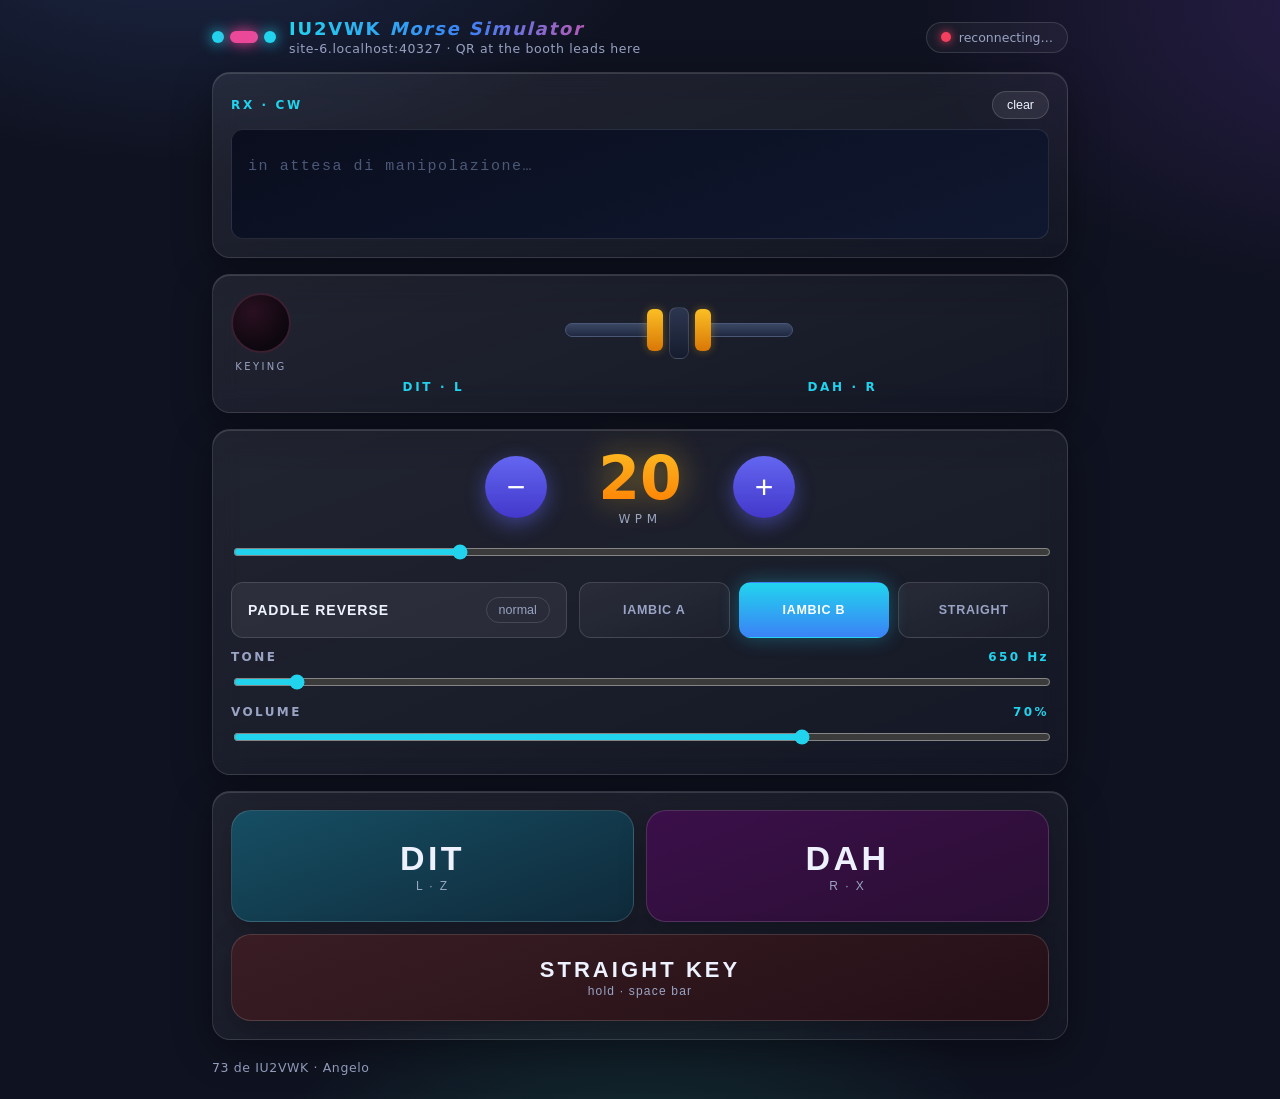
==== esp32/static/index.html @ 278a2420 "Add ESP32/MicroPython port (esp32/), new CW BOX SMALL.3mf, keep Raspberry Pi version" ====
<!doctype html>
<html lang="en">
<head>
<meta charset="utf-8">
<meta name="viewport" content="width=device-width, initial-scale=1, viewport-fit=cover">
<meta name="theme-color" content="#0b0f16">
<title>IU2VWK · Morse Simulator</title>
<link rel="stylesheet" href="style.css">
</head>
<body>
<header class="top">
  <div class="brand">
    <div class="morse-mark" aria-hidden="true"><span></span><span class="d"></span><span></span></div>
    <div>
      <h1>IU2VWK <em>Morse Simulator</em></h1>
      <p id="hostLine">…</p>
    </div>
  </div>
  <div class="conn"><span id="connDot" class="dot off"></span><span id="connTxt">connecting…</span></div>
</header>

<main>
  <section class="panel screen">
    <div class="screen-head">
      <span class="tag">RX · CW <span id="wpmEcho"></span></span>
      <button id="clearTxt" class="ghost" type="button">clear</button>
    </div>
    <div id="decoded" class="decoded" aria-live="off"></div>
  </section>

  <section class="panel keymon">
    <div class="lamp-wrap">
      <div class="lamp" id="lamp"></div>
      <div class="lamp-cap">KEYING</div>
    </div>
    <div class="paddle-vis" aria-hidden="true">
      <div class="lever left" id="leverL"><i></i><b></b></div>
      <div class="pivot"></div>
      <div class="lever right" id="leverR"><i></i><b></b></div>
    </div>
    <div class="pad-labels"><span id="labL">DIT · L</span><span id="labR">DAH · R</span></div>
  </section>

  <section class="panel controls">
    <div class="wpm-row">
      <button id="wpmDown" class="step" type="button" aria-label="slower">−</button>
      <div class="wpm-num"><b id="wpmVal">20</b><span>WPM</span></div>
      <button id="wpmUp" class="step" type="button" aria-label="faster">+</button>
    </div>
    <input id="wpmSlider" type="range" min="5" max="60" step="1" value="20" aria-label="speed in WPM">
    <div class="ctl-grid">
      <button id="revBtn" class="toggle" type="button" aria-pressed="false">
        <span class="t-label">PADDLE REVERSE</span>
        <span class="t-state" id="revState">normal</span>
      </button>
      <div class="seg" role="group" aria-label="keyer mode">
        <button type="button" data-mode="iambic-a">IAMBIC A</button>
        <button type="button" data-mode="iambic-b" class="on">IAMBIC B</button>
        <button type="button" data-mode="straight">STRAIGHT</button>
      </div>
    </div>
    <div class="sliders">
      <label>TONE <b id="toneVal">650 Hz</b>
        <input id="toneSlider" type="range" min="400" max="4000" step="10" value="650">
      </label>
      <label>VOLUME <b id="volVal">70%</b>
        <input id="volSlider" type="range" min="0" max="100" step="1" value="70">
      </label>
    </div>
  </section>

  <section class="panel touch" id="touchPanel">
    <div class="touch-row">
      <button id="padL" class="pad" type="button"><b id="padLT">DIT</b><span>L · Z</span></button>
      <button id="padR" class="pad" type="button"><b id="padRT">DAH</b><span>R · X</span></button>
    </div>
    <button id="straightKey" class="skey" type="button"><b>STRAIGHT KEY</b><span>hold · space bar</span></button>
  </section>
</main>

<footer>
  <span>73 de IU2VWK · Angelo</span>
  <span id="gpioLine"></span>
</footer>

<script src="app.js"></script>
</body>
</html>
---- esp32/static/style.css ----
/* IU2VWK Morse Simulator — stile moderno, colorato, arrotondato */
:root {
  --bg: #0f1220;
  --ink: #eef2ff;
  --dim: #9aa4c4;
  --cyan: #22d3ee;
  --blue: #3b82f6;
  --indigo: #6366f1;
  --amber: #fbbf24;
  --green: #34d399;
  --pink: #ec4899;
  --red: #f43f5e;
  --radius: 18px;
  --radius-sm: 12px;
}
* { box-sizing: border-box; -webkit-tap-highlight-color: transparent; }
html, body { margin: 0; padding: 0; overflow-x: hidden; }
body {
  background:
    radial-gradient(900px 500px at 15% -10%, #1e2a4a 0%, transparent 55%),
    radial-gradient(1000px 600px at 110% 0%, #2a1e4a 0%, transparent 50%),
    radial-gradient(800px 700px at 50% 120%, #143a3a 0%, transparent 55%),
    var(--bg);
  color: var(--ink);
  font-family: ui-sans-serif, system-ui, "Segoe UI", Roboto, sans-serif;
  min-height: 100vh;
  padding-bottom: 24px;
}

/* pannello glassmorphism arrotondato */
.panel {
  background: linear-gradient(160deg, #ffffff14, #ffffff06);
  border: 1px solid #ffffff1f;
  border-radius: var(--radius);
  backdrop-filter: blur(14px);
  box-shadow: 0 10px 40px #00000055, inset 0 1px 0 #ffffff22;
  padding: 18px 18px;
}

/* ---------- header ---------- */
.top {
  display: flex; align-items: center; justify-content: space-between; flex-wrap: wrap;
  gap: 12px; padding: 18px clamp(14px, 4vw, 32px) 10px;
  max-width: 920px; margin: 0 auto;
}
.brand { display: flex; align-items: center; gap: 13px; }
.brand h1 {
  font-size: 18px; letter-spacing: .1em; margin: 0; font-weight: 800;
  background: linear-gradient(90deg, var(--cyan), var(--blue), var(--pink));
  -webkit-background-clip: text; background-clip: text; -webkit-text-fill-color: transparent;
}
.brand p { margin: 2px 0 0; color: var(--dim); font-size: 12.5px; letter-spacing: .05em; }
.morse-mark { display: flex; gap: 6px; align-items: center; }
.morse-mark span { width: 12px; height: 12px; border-radius: 50%;
  background: var(--cyan); box-shadow: 0 0 14px var(--cyan); }
.morse-mark span.d { width: 28px; border-radius: 6px; background: var(--pink);
  box-shadow: 0 0 14px var(--pink); }
.conn { display: flex; align-items: center; gap: 8px; font-size: 12.5px;
  color: var(--dim); border: 1px solid #ffffff22; border-radius: 999px;
  padding: 7px 14px; background: #ffffff0a; white-space: nowrap; }
.dot { width: 10px; height: 10px; border-radius: 50%; background: #444; }
.dot.off { background: var(--red); box-shadow: 0 0 10px var(--red); }
.dot.on { background: var(--green); box-shadow: 0 0 12px var(--green); animation: pulse 2s infinite; }
@keyframes pulse { 50% { opacity: .5; } }

main { max-width: 920px; margin: 0 auto; padding: 6px clamp(14px, 4vw, 32px);
  display: grid; gap: 16px; }

/* ---------- display ---------- */
.screen-head { display: flex; align-items: center; justify-content: space-between; margin-bottom: 10px; }
.tag { font-size: 12px; letter-spacing: .22em; color: var(--cyan); font-weight: 700; }
.ghost { background: #ffffff14; border: 1px solid #ffffff26; color: var(--ink);
  border-radius: 999px; padding: 6px 14px; font-size: 12.5px; cursor: pointer; }
.ghost:active { transform: scale(.95); }
.decoded {
  min-height: 110px; max-height: 200px; overflow-y: auto;
  background: linear-gradient(160deg, #0a0e1e, #101830);
  border: 1px solid #ffffff1c; border-radius: var(--radius-sm);
  padding: 14px 16px; font-family: ui-monospace, "Cascadia Mono", Consolas, monospace;
  font-size: clamp(20px, 4.8vw, 26px); line-height: 1.5; letter-spacing: .06em;
  color: var(--cyan); text-shadow: 0 0 16px #22d3ee55; white-space: pre-wrap; word-break: break-word;
}
.decoded:empty::before { content: "in attesa di manipolazione…"; color: #4c5878; text-shadow: none; font-size: 15px; }

/* ---------- key monitor ---------- */
.keymon { display: grid; grid-template-columns: auto 1fr; gap: 8px 18px; align-items: center; }
.lamp-wrap { display: flex; flex-direction: column; align-items: center; gap: 8px; }
.lamp { width: 60px; height: 60px; border-radius: 50%;
  background: radial-gradient(circle at 35% 30%, #2a1020, #0d0710 70%);
  border: 2px solid #3a2030; transition: all .03s; }
.lamp.lit {
  background: radial-gradient(circle at 35% 30%, #ffd9de, var(--red) 55%, #7a0e1a);
  border-color: #ff8b96; box-shadow: 0 0 28px var(--red), 0 0 70px #f43f5e77; }
.lamp-cap { font-size: 10px; letter-spacing: .24em; color: var(--dim); }
.paddle-vis { display: flex; align-items: center; justify-content: center; gap: 6px; }
.lever { width: 110px; height: 64px; position: relative; }
.lever i { position: absolute; top: 22px; width: 92px; height: 14px; border-radius: 8px;
  background: linear-gradient(180deg, #3b4763, #202941); border: 1px solid #4a5878;
  transition: transform .05s; }
.lever b { position: absolute; top: 8px; width: 16px; height: 42px; border-radius: 6px;
  background: linear-gradient(180deg, var(--amber), #d97706); box-shadow: 0 0 10px #fbbf2455; }
.lever.left i { right: 6px; transform-origin: right center; }
.lever.left b { right: 0; }
.lever.right i { left: 6px; transform-origin: left center; }
.lever.right b { left: 0; }
.lever.left.hit i { transform: rotate(-12deg); }
.lever.right.hit i { transform: rotate(12deg); }
.pivot { width: 20px; height: 52px; border-radius: 8px;
  background: linear-gradient(180deg, #2c3650, #161c2e); border: 1px solid #ffffff22; }
.pad-labels { grid-column: 1 / -1; display: flex; justify-content: space-around;
  font-size: 12px; letter-spacing: .22em; color: var(--cyan); font-weight: 700; }

/* ---------- WPM ---------- */
.wpm-row { display: flex; align-items: center; justify-content: center; gap: 18px; margin-bottom: 8px; }
.wpm-num { text-align: center; min-width: 150px; }
.wpm-num b { font-size: 60px; font-weight: 800;
  background: linear-gradient(180deg, var(--amber), #ff7a00);
  -webkit-background-clip: text; background-clip: text; -webkit-text-fill-color: transparent;
  font-variant-numeric: tabular-nums; line-height: 1; filter: drop-shadow(0 0 16px #fbbf2477); }
.wpm-num span { display: block; font-size: 12px; letter-spacing: .38em; color: var(--dim); margin-top: 4px; }
.step { width: 62px; height: 62px; border-radius: 50%; font-size: 32px; line-height: 1;
  color: #fff; background: linear-gradient(180deg, var(--indigo), #4338ca); border: none; cursor: pointer;
  box-shadow: 0 6px 20px #6366f177; user-select: none; }
.step:active { transform: scale(.92); filter: brightness(1.15); }
input[type="range"] { width: 100%; accent-color: var(--cyan); height: 32px; cursor: pointer; }

.ctl-grid { display: grid; grid-template-columns: 1fr; gap: 12px; margin-top: 10px; }
@media (min-width: 640px) { .ctl-grid { grid-template-columns: 1fr 1.4fr; } }

.toggle { display: flex; align-items: center; justify-content: space-between; gap: 10px;
  background: #ffffff10; border: 1px solid #ffffff22; border-radius: var(--radius-sm);
  padding: 14px 16px; color: var(--ink); cursor: pointer; font-size: 14px; }
.toggle .t-label { font-weight: 800; letter-spacing: .07em; }
.toggle .t-state { font-size: 12.5px; color: var(--dim); border: 1px solid #ffffff22;
  border-radius: 999px; padding: 5px 12px; white-space: nowrap; }
.toggle[aria-pressed="true"] { border-color: var(--cyan); background: #22d3ee14; }
.toggle[aria-pressed="true"] .t-state { color: var(--cyan); border-color: var(--cyan); }

.seg { display: grid; grid-template-columns: repeat(3, 1fr); gap: 9px; }
.seg button { background: linear-gradient(160deg, #ffffff10, #ffffff05); border: 1px solid #ffffff24;
  color: var(--dim); border-radius: var(--radius-sm); padding: 14px 4px; font-size: 12.5px;
  font-weight: 800; letter-spacing: .06em; cursor: pointer; }
.seg button.on { color: #fff; border-color: transparent;
  background: linear-gradient(180deg, var(--cyan), var(--blue));
  box-shadow: 0 0 20px #22d3ee55; }

.sliders { display: grid; gap: 4px; margin-top: 12px; }
.sliders label { font-size: 12px; letter-spacing: .2em; color: var(--dim); font-weight: 700; }
.sliders label b { color: var(--cyan); float: right; }

/* ---------- paddle touch ---------- */
.touch-row { display: grid; grid-template-columns: 1fr 1fr; gap: 12px; }
.pad { border-radius: 20px; padding: 28px 10px; cursor: pointer; user-select: none;
  border: 1px solid #ffffff24; color: var(--ink); touch-action: none;
  box-shadow: 0 8px 26px #00000044; }
.pad b { display: block; font-size: clamp(24px, 7vw, 34px); letter-spacing: .1em; }
.pad span { font-size: 12px; color: var(--dim); letter-spacing: .16em; }
#padL { background: linear-gradient(160deg, #164e63, #0f2a3a); }
#padR { background: linear-gradient(160deg, #3b0f4a, #2a0f33); }
.pad.hit { filter: brightness(1.4); box-shadow: 0 0 26px #ffffff44; }
#padL.hit { background: linear-gradient(160deg, var(--cyan), var(--blue)); }
#padR.hit { background: linear-gradient(160deg, var(--pink), #a21caf); }
.pad.hit b { color: #fff; }
.skey { margin-top: 12px; width: 100%; border-radius: 20px; padding: 22px 10px; cursor: pointer;
  background: linear-gradient(160deg, #3a1d24, #240f16); border: 1px solid #ffffff24;
  color: var(--ink); user-select: none; touch-action: none; box-shadow: 0 8px 26px #00000044; }
.skey b { display: block; font-size: clamp(17px, 4.6vw, 22px); letter-spacing: .14em; }
.skey span { font-size: 12px; color: var(--dim); letter-spacing: .1em; }
.skey.hit { border-color: var(--red); background: linear-gradient(160deg, var(--red), #831843);
  box-shadow: 0 0 28px #f43f5e66; }
.skey.hit b { color: #fff; }
.touch.dim .pad { opacity: .35; }

footer { max-width: 920px; margin: 14px auto 0; padding: 0 clamp(14px, 4vw, 32px);
  display: flex; justify-content: space-between; gap: 10px; flex-wrap: wrap;
  color: var(--dim); font-size: 12.5px; letter-spacing: .05em; }

/* ---------- mobile ---------- */
@media (max-width: 560px) {
  .keymon { grid-template-columns: 1fr; }
  .lamp-wrap { flex-direction: row; justify-content: center; }
  .lever { width: 96px; }
  .lever i { width: 78px; }
  .wpm-num { min-width: 120px; }
  .wpm-num b { font-size: 48px; }
  .step { width: 54px; height: 54px; font-size: 28px; }
  .brand h1 { font-size: 15px; }
}
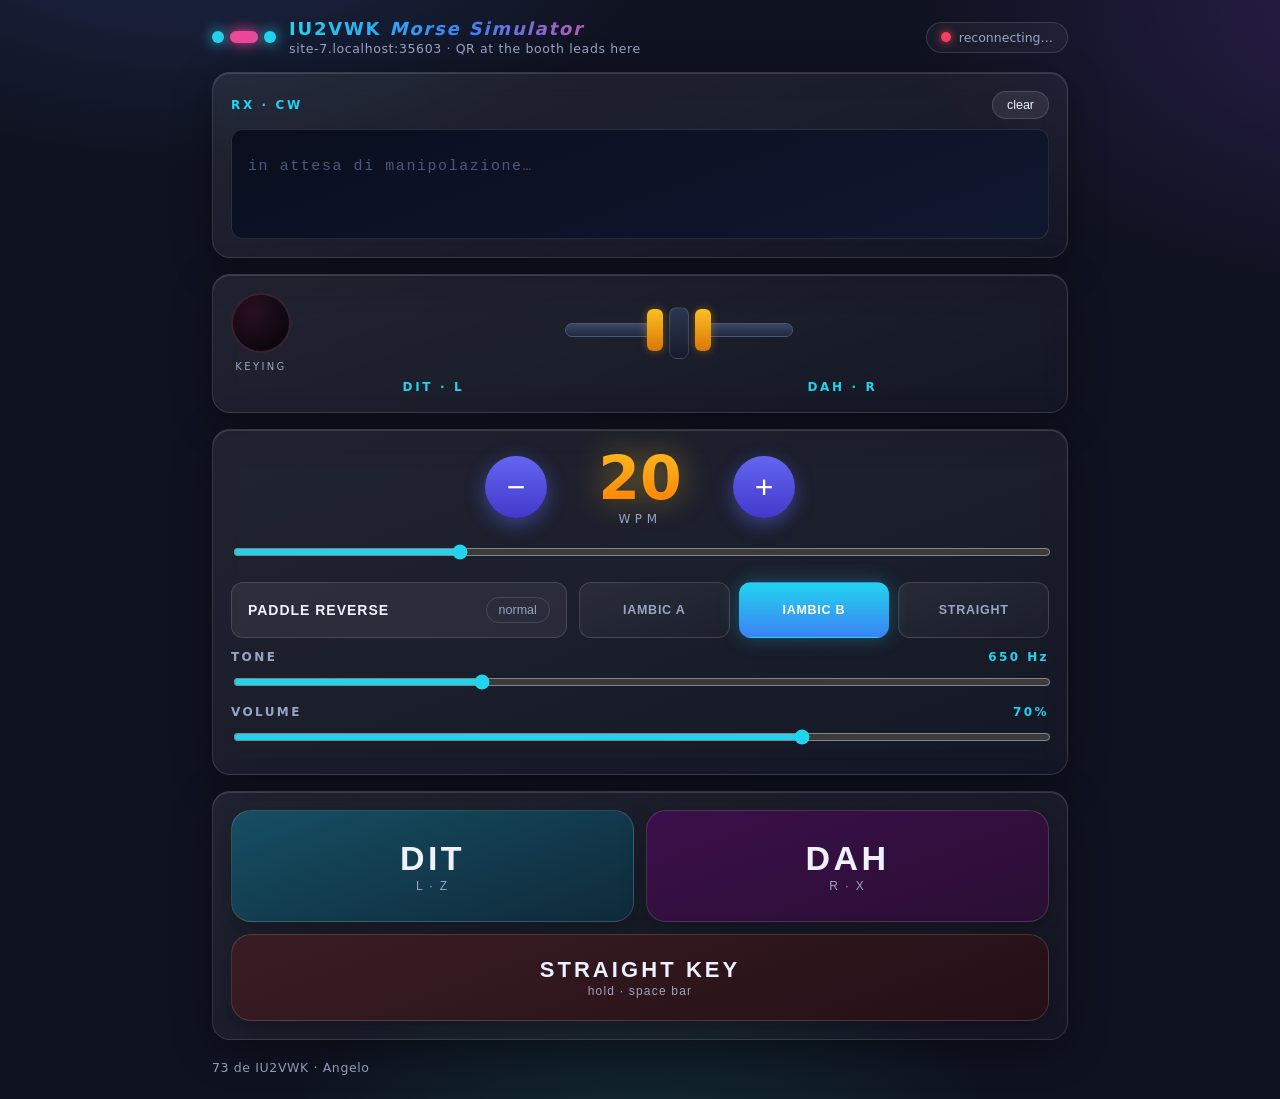
==== commit 8ba4f6fc: "Tone range 500-1000 Hz; do not echo settings back to the sender (fix volume slider)" ====
--- a/esp32/static/index.html
+++ b/esp32/static/index.html
@@ -61,7 +61,7 @@
     </div>
     <div class="sliders">
       <label>TONE <b id="toneVal">650 Hz</b>
-        <input id="toneSlider" type="range" min="400" max="4000" step="10" value="650">
+        <input id="toneSlider" type="range" min="500" max="1000" step="10" value="650">
       </label>
       <label>VOLUME <b id="volVal">70%</b>
         <input id="volSlider" type="range" min="0" max="100" step="1" value="70">
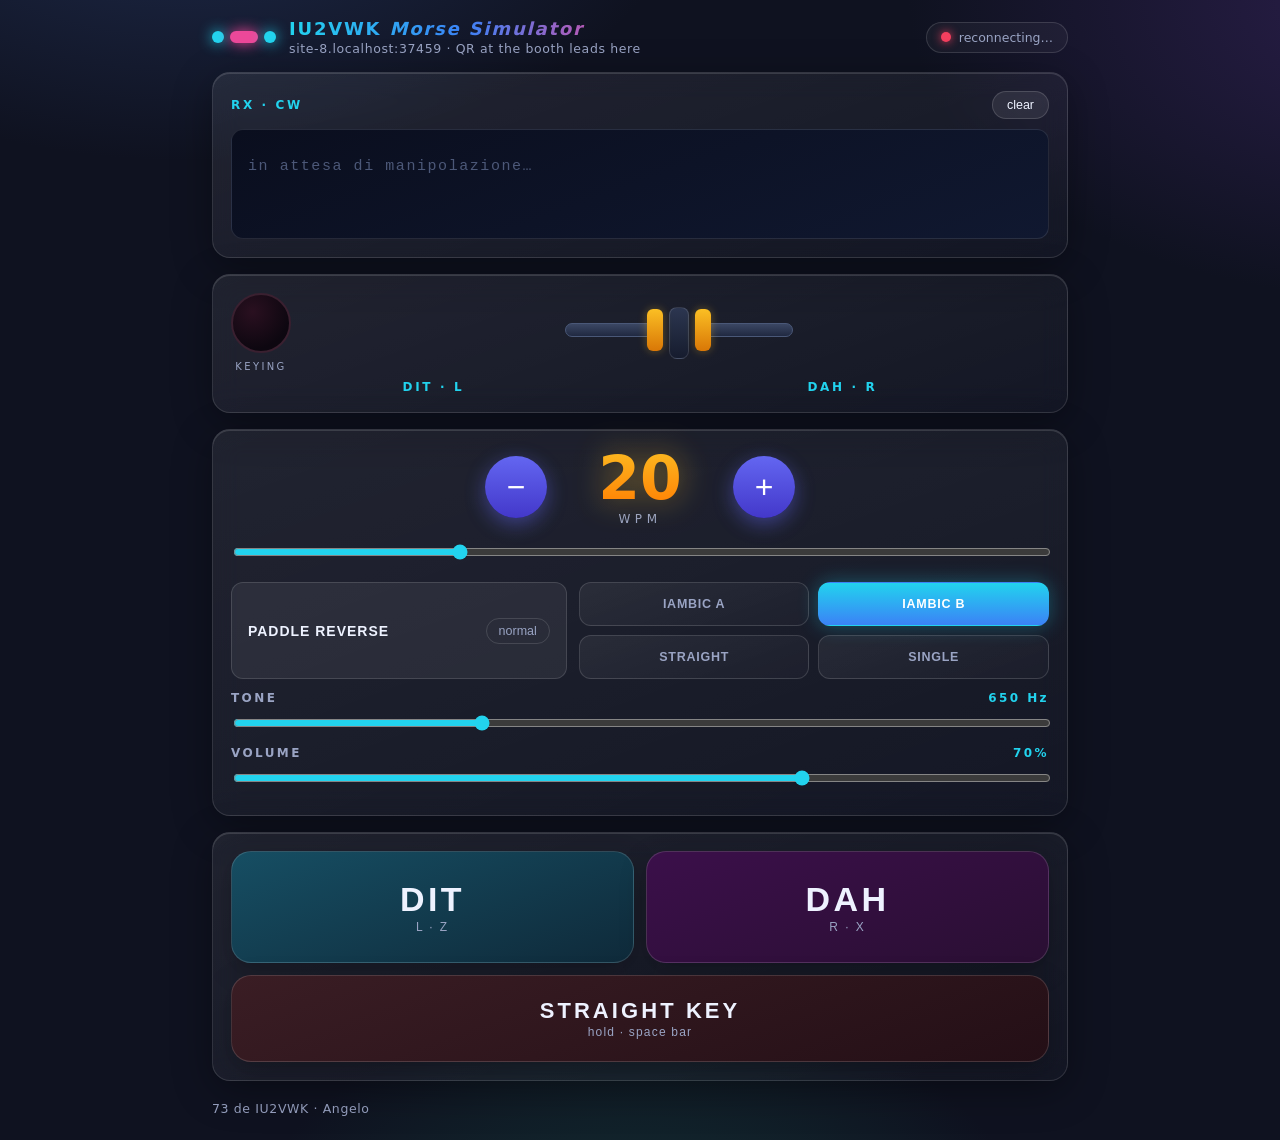
==== commit f0b46ba8: "Add SINGLE (beginner) keyer mode: one tap = one element, no memory/repeat" ====
--- a/esp32/static/index.html
+++ b/esp32/static/index.html
@@ -57,6 +57,7 @@
         <button type="button" data-mode="iambic-a">IAMBIC A</button>
         <button type="button" data-mode="iambic-b" class="on">IAMBIC B</button>
         <button type="button" data-mode="straight">STRAIGHT</button>
+        <button type="button" data-mode="single">SINGLE</button>
       </div>
     </div>
     <div class="sliders">
--- a/esp32/static/style.css
+++ b/esp32/static/style.css
@@ -136,7 +136,7 @@
 .toggle[aria-pressed="true"] { border-color: var(--cyan); background: #22d3ee14; }
 .toggle[aria-pressed="true"] .t-state { color: var(--cyan); border-color: var(--cyan); }
 
-.seg { display: grid; grid-template-columns: repeat(3, 1fr); gap: 9px; }
+.seg { display: grid; grid-template-columns: repeat(2, 1fr); gap: 9px; }
 .seg button { background: linear-gradient(160deg, #ffffff10, #ffffff05); border: 1px solid #ffffff24;
   color: var(--dim); border-radius: var(--radius-sm); padding: 14px 4px; font-size: 12.5px;
   font-weight: 800; letter-spacing: .06em; cursor: pointer; }
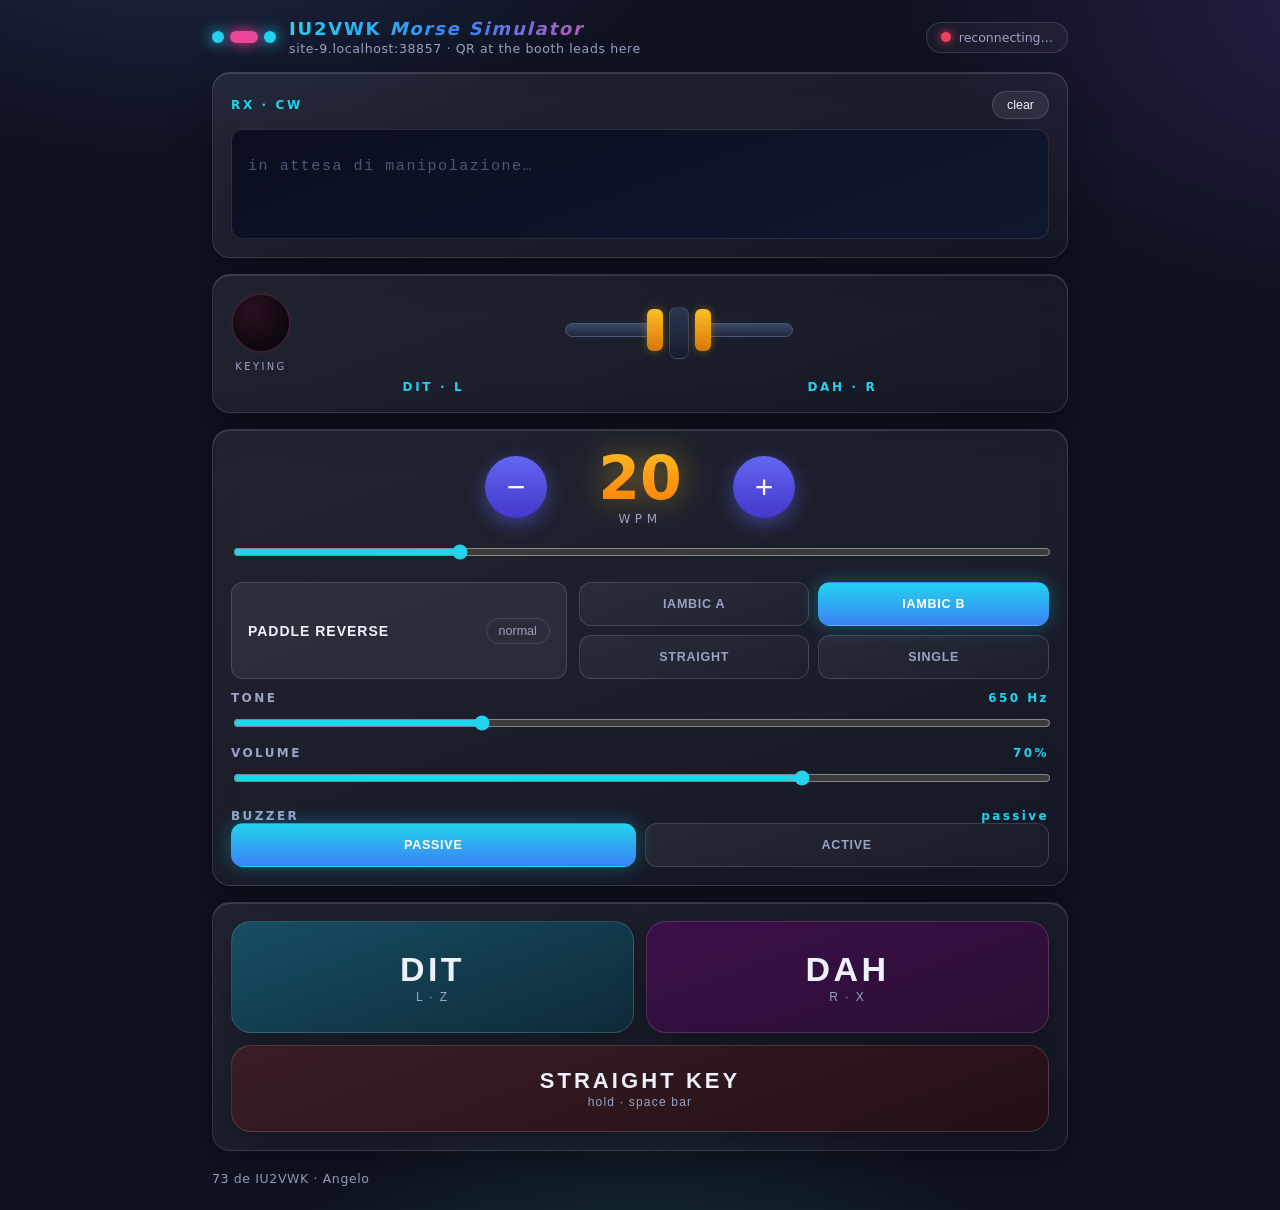
==== commit 6ae9a041: "Add web UI buzzer selector (Active/Passive), persisted; sidetone.set_mode()" ====
--- a/esp32/static/index.html
+++ b/esp32/static/index.html
@@ -68,6 +68,13 @@
         <input id="volSlider" type="range" min="0" max="100" step="1" value="70">
       </label>
     </div>
+    <div class="sliders">
+      <label>BUZZER <b id="buzzVal">passive</b></label>
+    </div>
+    <div class="seg" id="buzzSeg" role="group" aria-label="buzzer type">
+      <button type="button" data-buzz="passive" class="on">PASSIVE</button>
+      <button type="button" data-buzz="active">ACTIVE</button>
+    </div>
   </section>
 
   <section class="panel touch" id="touchPanel">
